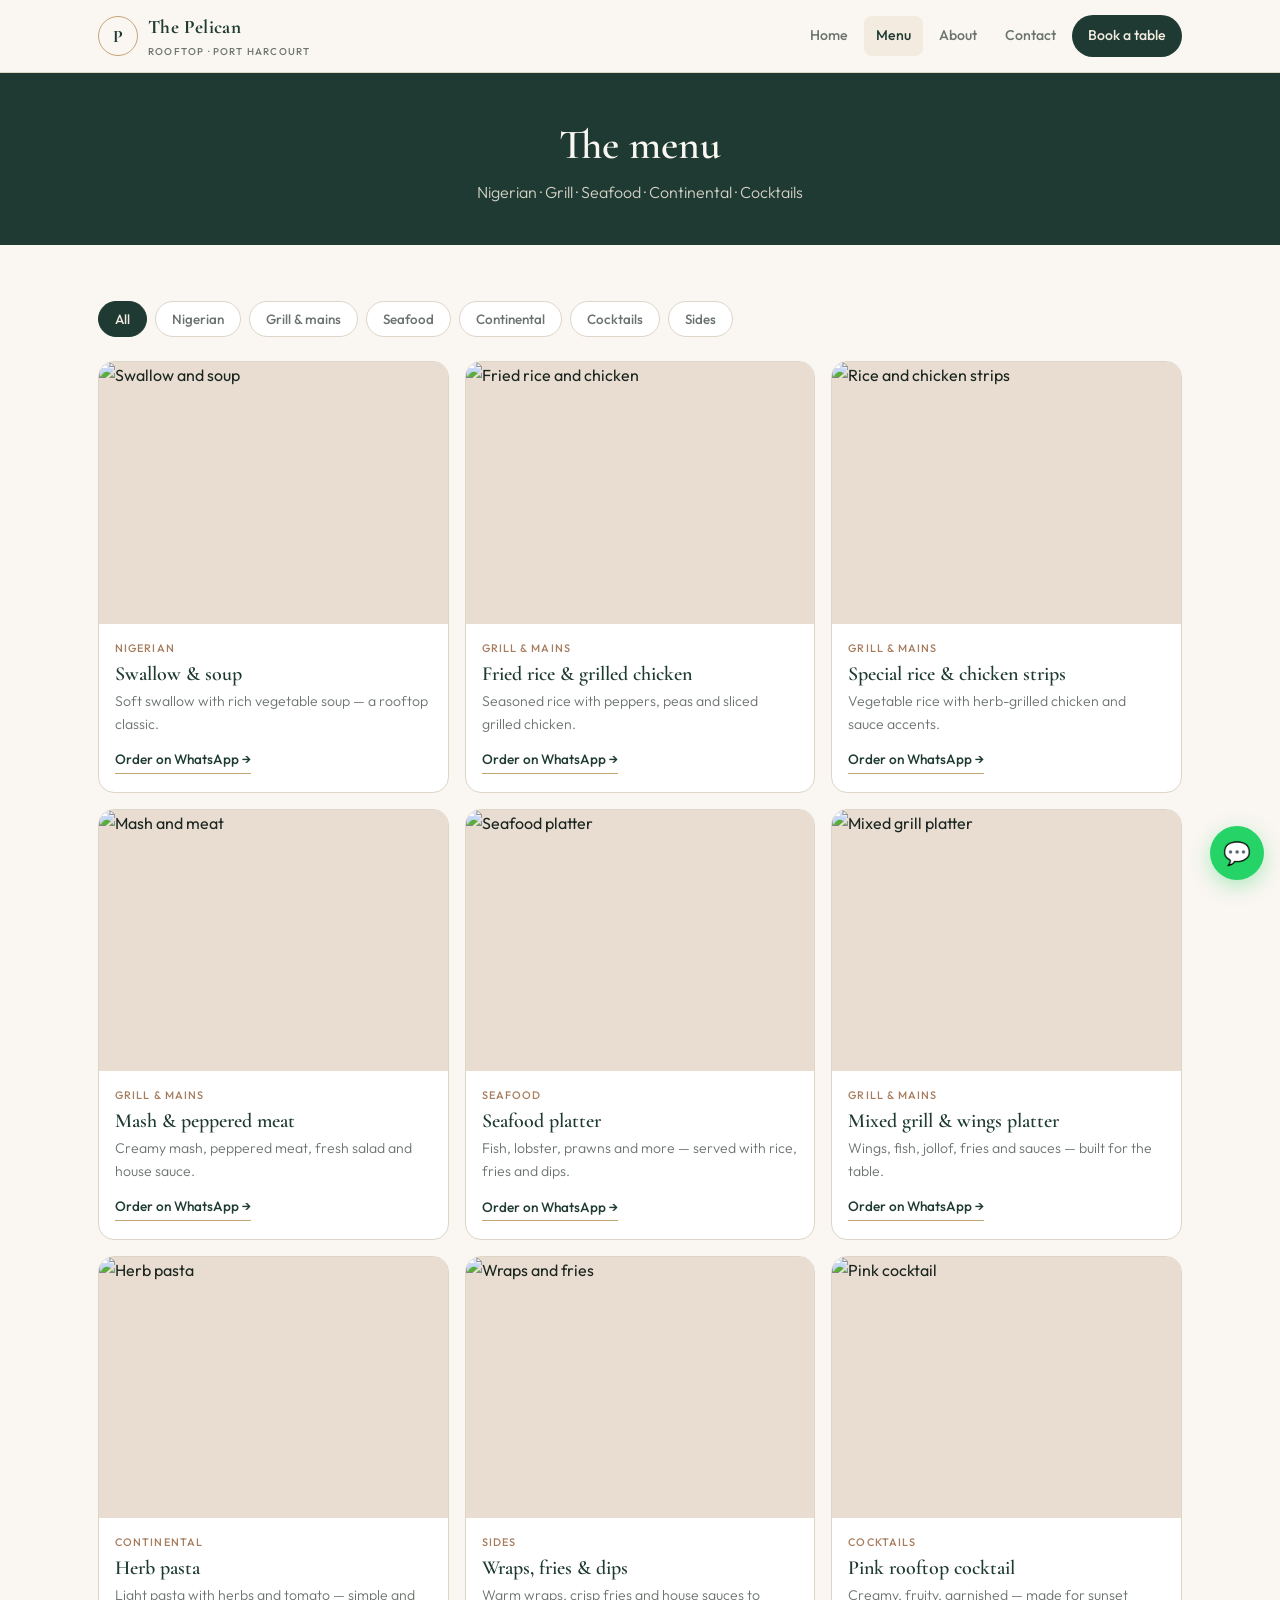
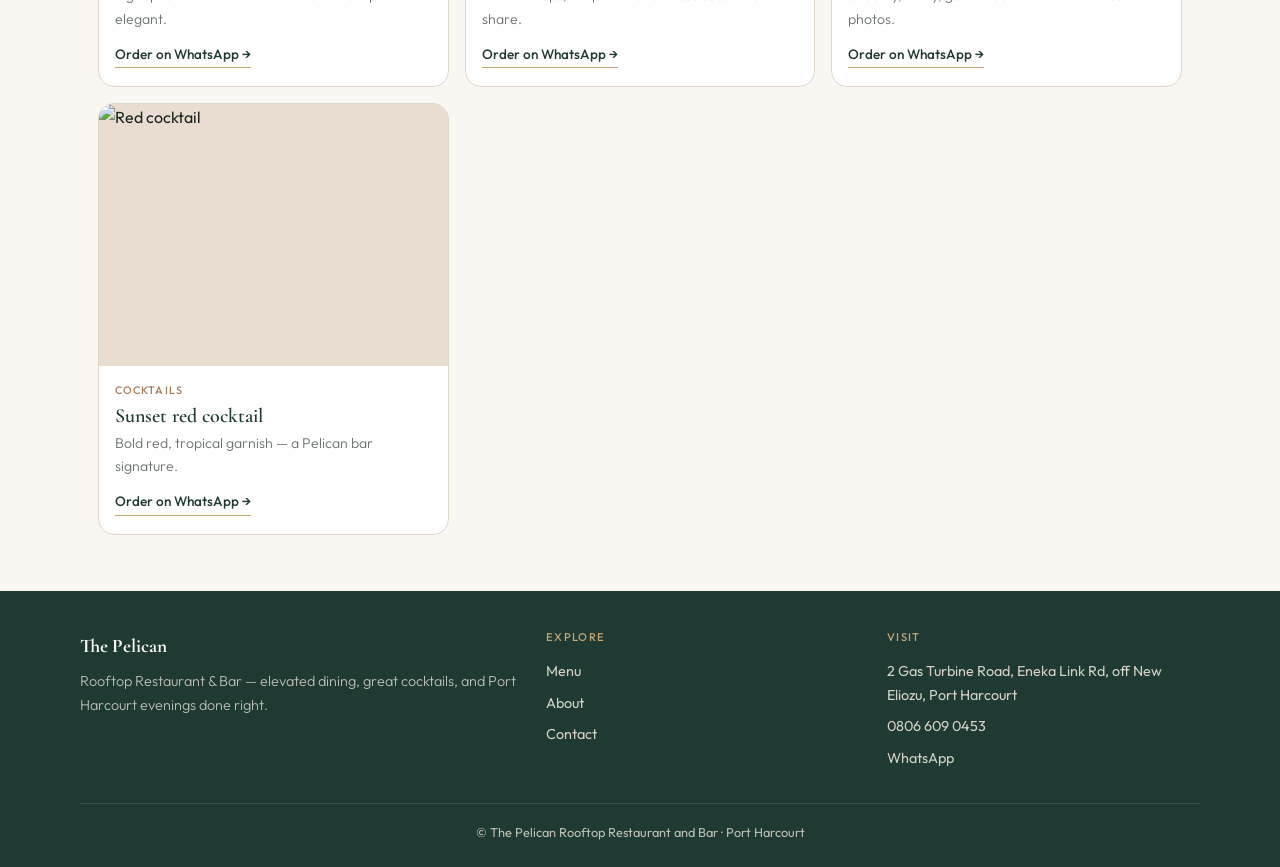
==== menu.html @ 72df658b "Add files via upload" ====
<!DOCTYPE html>
<html lang="en">
<head>
  <meta charset="UTF-8">
  <meta name="viewport" content="width=device-width, initial-scale=1.0">
  <title>Menu — The Pelican Rooftop</title>
  <link rel="stylesheet" href="styles.css">
</head>
<body>
<header class="header">
  <div class="nav">
    <a href="index.html" class="logo">
      <div class="logo-mark">P</div>
      <div class="logo-text">The Pelican<small>Rooftop · Port Harcourt</small></div>
    </a>
    <nav class="nav-links"><a href="index.html" class="">Home</a><a href="menu.html" class="active">Menu</a><a href="about.html" class="">About</a><a href="contact.html" class="">Contact</a><a class="nav-cta" href="https://wa.me/2348066090453?text=Hi%2C%20I%20want%20to%20book%20a%20table%20at%20The%20Pelican" target="_blank" rel="noopener">Book a table</a></nav>
    <button class="hamburger" id="menuBtn" type="button" aria-label="Menu"><span></span><span></span><span></span></button>
  </div>
  <div class="mobile-menu" id="mobileMenu"><a href="index.html">Home</a><a href="menu.html">Menu</a><a href="about.html">About</a><a href="contact.html">Contact</a><a href="https://wa.me/2348066090453?text=Hi%2C%20I%20want%20to%20book%20a%20table%20at%20The%20Pelican" target="_blank" rel="noopener">Book a table</a></div>
</header>
<div class="page-hero">
  <h1>The menu</h1>
  <p>Nigerian · Grill · Seafood · Continental · Cocktails</p>
</div>
<section class="section">
  <div class="cat-bar" id="catBar">
    <button type="button" class="cat-pill active" data-cat="all">All</button>
    <button type="button" class="cat-pill" data-cat="nigerian">Nigerian</button>
    <button type="button" class="cat-pill" data-cat="grill">Grill &amp; mains</button>
    <button type="button" class="cat-pill" data-cat="seafood">Seafood</button>
    <button type="button" class="cat-pill" data-cat="continental">Continental</button>
    <button type="button" class="cat-pill" data-cat="cocktails">Cocktails</button>
    <button type="button" class="cat-pill" data-cat="sides">Sides</button>
  </div>
  <div class="menu-grid" id="menuGrid">
    <article class="menu-card" data-cat="nigerian" id="nigerian">
      <div class="img"><img src="images/swallow.jpg" alt="Swallow and soup"></div>
      <div class="body"><div class="tag">Nigerian</div><h3>Swallow &amp; soup</h3><p>Soft swallow with rich vegetable soup — a rooftop classic.</p>
      <a class="order" href="https://wa.me/2348066090453?text=Hi%2C%20I%20want%20to%20order%20Swallow%20and%20soup%20from%20The%20Pelican" target="_blank" rel="noopener">Order on WhatsApp →</a></div>
    </article>
    <article class="menu-card" data-cat="grill">
      <div class="img"><img src="images/fried-rice-chicken.webp" alt="Fried rice and chicken"></div>
      <div class="body"><div class="tag">Grill &amp; mains</div><h3>Fried rice &amp; grilled chicken</h3><p>Seasoned rice with peppers, peas and sliced grilled chicken.</p>
      <a class="order" href="https://wa.me/2348066090453?text=Hi%2C%20I%20want%20to%20order%20Fried%20rice%20and%20grilled%20chicken" target="_blank" rel="noopener">Order on WhatsApp →</a></div>
    </article>
    <article class="menu-card" data-cat="grill">
      <div class="img"><img src="images/rice-grilled.webp" alt="Rice and chicken strips"></div>
      <div class="body"><div class="tag">Grill &amp; mains</div><h3>Special rice &amp; chicken strips</h3><p>Vegetable rice with herb-grilled chicken and sauce accents.</p>
      <a class="order" href="https://wa.me/2348066090453?text=Hi%2C%20I%20want%20to%20order%20Special%20rice%20and%20chicken" target="_blank" rel="noopener">Order on WhatsApp →</a></div>
    </article>
    <article class="menu-card" data-cat="grill">
      <div class="img"><img src="images/mash-meat.webp" alt="Mash and meat"></div>
      <div class="body"><div class="tag">Grill &amp; mains</div><h3>Mash &amp; peppered meat</h3><p>Creamy mash, peppered meat, fresh salad and house sauce.</p>
      <a class="order" href="https://wa.me/2348066090453?text=Hi%2C%20I%20want%20to%20order%20Mash%20and%20peppered%20meat" target="_blank" rel="noopener">Order on WhatsApp →</a></div>
    </article>
    <article class="menu-card" data-cat="seafood" id="seafood">
      <div class="img"><img src="images/seafood.webp" alt="Seafood platter"></div>
      <div class="body"><div class="tag">Seafood</div><h3>Seafood platter</h3><p>Fish, lobster, prawns and more — served with rice, fries and dips.</p>
      <a class="order" href="https://wa.me/2348066090453?text=Hi%2C%20I%20want%20to%20order%20Seafood%20platter" target="_blank" rel="noopener">Order on WhatsApp →</a></div>
    </article>
    <article class="menu-card" data-cat="grill">
      <div class="img"><img src="images/platter.webp" alt="Mixed grill platter"></div>
      <div class="body"><div class="tag">Grill &amp; mains</div><h3>Mixed grill &amp; wings platter</h3><p>Wings, fish, jollof, fries and sauces — built for the table.</p>
      <a class="order" href="https://wa.me/2348066090453?text=Hi%2C%20I%20want%20to%20order%20Mixed%20grill%20platter" target="_blank" rel="noopener">Order on WhatsApp →</a></div>
    </article>
    <article class="menu-card" data-cat="continental" id="continental">
      <div class="img"><img src="images/pasta.jpg" alt="Herb pasta"></div>
      <div class="body"><div class="tag">Continental</div><h3>Herb pasta</h3><p>Light pasta with herbs and tomato — simple and elegant.</p>
      <a class="order" href="https://wa.me/2348066090453?text=Hi%2C%20I%20want%20to%20order%20Herb%20pasta" target="_blank" rel="noopener">Order on WhatsApp →</a></div>
    </article>
    <article class="menu-card" data-cat="sides" id="sides">
      <div class="img"><img src="images/wraps.jpg" alt="Wraps and fries"></div>
      <div class="body"><div class="tag">Sides</div><h3>Wraps, fries &amp; dips</h3><p>Warm wraps, crisp fries and house sauces to share.</p>
      <a class="order" href="https://wa.me/2348066090453?text=Hi%2C%20I%20want%20to%20order%20Wraps%20and%20fries" target="_blank" rel="noopener">Order on WhatsApp →</a></div>
    </article>
    <article class="menu-card" data-cat="cocktails" id="cocktails">
      <div class="img"><img src="images/pink-cocktail.jpg" alt="Pink cocktail"></div>
      <div class="body"><div class="tag">Cocktails</div><h3>Pink rooftop cocktail</h3><p>Creamy, fruity, garnished — made for sunset photos.</p>
      <a class="order" href="https://wa.me/2348066090453?text=Hi%2C%20I%20want%20to%20order%20Pink%20rooftop%20cocktail" target="_blank" rel="noopener">Order on WhatsApp →</a></div>
    </article>
    <article class="menu-card" data-cat="cocktails">
      <div class="img"><img src="images/red-cocktail.webp" alt="Red cocktail"></div>
      <div class="body"><div class="tag">Cocktails</div><h3>Sunset red cocktail</h3><p>Bold red, tropical garnish — a Pelican bar signature.</p>
      <a class="order" href="https://wa.me/2348066090453?text=Hi%2C%20I%20want%20to%20order%20Sunset%20red%20cocktail" target="_blank" rel="noopener">Order on WhatsApp →</a></div>
    </article>
  </div>
</section>
<footer class="footer">
  <div class="footer-inner">
    <div>
      <strong>The Pelican</strong>
      <p>Rooftop Restaurant &amp; Bar — elevated dining, great cocktails, and Port Harcourt evenings done right.</p>
    </div>
    <div>
      <h4>Explore</h4>
      <a href="menu.html">Menu</a>
      <a href="about.html">About</a>
      <a href="contact.html">Contact</a>
    </div>
    <div>
      <h4>Visit</h4>
      <a href="#">2 Gas Turbine Road, Eneka Link Rd, off New Eliozu, Port Harcourt</a>
      <a href="tel:+2348066090453">0806 609 0453</a>
      <a href="https://wa.me/2348066090453" target="_blank" rel="noopener">WhatsApp</a>
    </div>
  </div>
  <div class="footer-bottom">© The Pelican Rooftop Restaurant and Bar · Port Harcourt</div>
</footer>
<a class="wa-float" href="https://wa.me/2348066090453?text=Hi%2C%20I%27d%20like%20to%20order%20or%20book%20at%20The%20Pelican" target="_blank" rel="noopener" aria-label="WhatsApp">💬</a>
<script src="script.js"></script>
<script>
document.addEventListener("DOMContentLoaded", function () {
  var b = document.getElementById("menuBtn");
  var m = document.getElementById("mobileMenu");
  if (!b || !m) return;
  b.onclick = function (e) {
    e.preventDefault(); e.stopPropagation();
    b.classList.toggle("open"); m.classList.toggle("open");
  };
  m.querySelectorAll("a").forEach(function (a) {
    a.onclick = function () { b.classList.remove("open"); m.classList.remove("open"); };
  });
});
</script>
<script>
document.addEventListener("DOMContentLoaded", function () {
  var pills = document.querySelectorAll(".cat-pill");
  var cards = document.querySelectorAll(".menu-card");
  pills.forEach(function (p) {
    p.onclick = function () {
      pills.forEach(function (x) { x.classList.remove("active"); });
      p.classList.add("active");
      var cat = p.getAttribute("data-cat");
      cards.forEach(function (c) {
        if (cat === "all" || c.getAttribute("data-cat") === cat) c.classList.remove("hidden");
        else c.classList.add("hidden");
      });
    };
  });
  if (location.hash) {
    var id = location.hash.slice(1);
    var btn = document.querySelector('.cat-pill[data-cat="' + id + '"]');
    if (btn) btn.click();
  }
});
</script>
</body>
</html>
---- styles.css ----
@import url('https://fonts.googleapis.com/css2?family=Cormorant+Garamond:ital,wght@0,500;0,600;0,700;1,500&family=Outfit:wght@300;400;500;600&display=swap');

:root {
  --deep: #1e3a32;
  --deep-soft: #2a4a40;
  --sage: #4a6b5e;
  --sand: #f3ebe0;
  --sand-dark: #e8ddd0;
  --cream: #faf6f1;
  --gold: #c4a574;
  --gold-soft: #d4bc94;
  --terracotta: #a67c5d;
  --ink: #1a2420;
  --muted: #6b736e;
  --white: #fff;
  --line: #ddd5c8;
}

* { margin: 0; padding: 0; box-sizing: border-box; }
html { scroll-behavior: smooth; }
body {
  font-family: Outfit, system-ui, sans-serif;
  font-weight: 400;
  color: var(--ink);
  background: var(--cream);
  line-height: 1.65;
}
img { max-width: 100%; display: block; }
a { text-decoration: none; color: inherit; }
h1, h2, h3, h4 {
  font-family: 'Cormorant Garamond', Georgia, serif;
  font-weight: 600;
  line-height: 1.2;
}

/* Header */
.header {
  position: sticky; top: 0; z-index: 100;
  background: rgba(250, 246, 241, 0.92);
  backdrop-filter: blur(14px);
  border-bottom: 1px solid var(--line);
}
.nav {
  max-width: 1120px; margin: 0 auto;
  padding: 12px 18px;
  display: flex; align-items: center; justify-content: space-between; gap: 12px;
}
.logo {
  display: flex; align-items: center; gap: 10px;
}
.logo-mark {
  width: 40px; height: 40px; border-radius: 50%;
  border: 1.5px solid var(--gold);
  display: flex; align-items: center; justify-content: center;
  font-family: 'Cormorant Garamond', serif;
  font-size: 1.1rem; color: var(--deep); font-weight: 700;
}
.logo-text {
  font-family: 'Cormorant Garamond', serif;
  font-size: 1.2rem; font-weight: 700; color: var(--deep);
  letter-spacing: 0.02em;
}
.logo-text small {
  display: block;
  font-family: Outfit, sans-serif;
  font-size: 0.62rem; font-weight: 500;
  color: var(--muted); letter-spacing: 0.12em; text-transform: uppercase;
}

.nav-links { display: flex; align-items: center; gap: 4px; }
.nav-links a {
  padding: 8px 12px; border-radius: 8px;
  font-size: 0.88rem; font-weight: 500; color: var(--muted);
}
.nav-links a:hover, .nav-links a.active { color: var(--deep); background: var(--sand); }
.nav-cta {
  background: var(--deep) !important; color: var(--sand) !important;
  padding: 9px 16px !important; border-radius: 999px !important;
}
.nav-cta:hover { background: var(--sage) !important; }

.hamburger {
  display: none; width: 44px; height: 44px;
  border: 1px solid var(--line); border-radius: 10px;
  background: var(--white); cursor: pointer;
  flex-direction: column; align-items: center; justify-content: center; gap: 5px;
}
.hamburger span {
  display: block; width: 18px; height: 2px;
  background: var(--deep); border-radius: 2px; transition: 0.25s;
}
.hamburger.open span:nth-child(1) { transform: translateY(7px) rotate(45deg); }
.hamburger.open span:nth-child(2) { opacity: 0; }
.hamburger.open span:nth-child(3) { transform: translateY(-7px) rotate(-45deg); }

.mobile-menu {
  display: none !important; flex-direction: column;
  background: var(--cream); border-top: 1px solid var(--line);
  padding: 8px 16px 16px;
}
.mobile-menu.open { display: flex !important; }
.mobile-menu a {
  padding: 14px 10px; font-weight: 500;
  border-bottom: 1px solid var(--line); color: var(--ink);
}
.mobile-menu a:last-child { border: none; color: var(--deep); }

@media (max-width: 820px) {
  .nav-links { display: none; }
  .hamburger { display: flex; }
}

/* Hero */
.hero {
  position: relative;
  min-height: 88vh;
  display: flex; align-items: flex-end;
  background: var(--deep);
  overflow: hidden;
}
.hero-bg {
  position: absolute; inset: 0;
  background:
    linear-gradient(160deg, rgba(30,58,50,0.75) 0%, rgba(30,58,50,0.55) 40%, rgba(26,36,32,0.85) 100%),
    url('images/platter.webp') center/cover no-repeat;
}
.hero-content {
  position: relative; z-index: 2;
  max-width: 1120px; margin: 0 auto;
  padding: 48px 18px 56px; width: 100%;
  color: var(--sand);
}
.hero-eyebrow {
  font-size: 0.72rem; font-weight: 500; letter-spacing: 0.18em;
  text-transform: uppercase; color: var(--gold-soft); margin-bottom: 14px;
}
.hero h1 {
  font-size: clamp(2.4rem, 7vw, 4rem);
  color: #faf6f1; max-width: 12ch; margin-bottom: 14px;
  font-weight: 600;
}
.hero h1 em { font-style: italic; color: var(--gold-soft); }
.hero .lead {
  font-size: 1.05rem; color: rgba(243,235,224,0.88);
  max-width: 38ch; margin-bottom: 28px; font-weight: 300;
}
.hero-meta {
  display: flex; flex-wrap: wrap; gap: 10px; margin-bottom: 28px;
}
.chip {
  font-size: 0.78rem; padding: 7px 14px; border-radius: 999px;
  border: 1px solid rgba(196,165,116,0.4); color: var(--gold-soft);
  background: rgba(255,255,255,0.06);
}
.hero-actions { display: flex; flex-wrap: wrap; gap: 10px; }

.btn {
  display: inline-flex; align-items: center; justify-content: center; gap: 6px;
  padding: 13px 22px; border-radius: 999px;
  font-size: 0.9rem; font-weight: 500; border: none; cursor: pointer;
  font-family: inherit; transition: 0.2s;
}
.btn-gold { background: var(--gold); color: var(--deep); }
.btn-gold:hover { background: var(--gold-soft); }
.btn-ghost {
  background: transparent; color: var(--sand);
  border: 1.5px solid rgba(243,235,224,0.35);
}
.btn-ghost:hover { background: rgba(255,255,255,0.08); }
.btn-deep { background: var(--deep); color: var(--sand); }
.btn-deep:hover { background: var(--sage); }
.btn-wa { background: #128c7e; color: #fff; }
.btn-wa:hover { background: #0e6f64; }

/* Sections */
.section { max-width: 1120px; margin: 0 auto; padding: 56px 18px; }
.section-label {
  font-size: 0.72rem; font-weight: 500; letter-spacing: 0.16em;
  text-transform: uppercase; color: var(--terracotta); margin-bottom: 8px;
}
.section h2 {
  font-size: clamp(1.7rem, 4vw, 2.4rem); color: var(--deep); margin-bottom: 10px;
}
.section .sub { color: var(--muted); max-width: 48ch; margin-bottom: 28px; font-weight: 300; }

/* Feature strip */
.feature-strip {
  display: grid; gap: 1px; background: var(--line);
  border: 1px solid var(--line); border-radius: 16px; overflow: hidden;
  margin-top: -40px; position: relative; z-index: 5;
  max-width: 1120px; margin-left: auto; margin-right: auto;
  box-shadow: 0 20px 50px rgba(30,58,50,0.08);
}
@media (min-width: 700px) { .feature-strip { grid-template-columns: repeat(3, 1fr); } }
.feature-item {
  background: var(--white); padding: 24px 20px; text-align: center;
}
.feature-item .ico { font-size: 1.4rem; margin-bottom: 8px; }
.feature-item h3 {
  font-family: Outfit, sans-serif; font-size: 0.95rem; font-weight: 600;
  color: var(--deep); margin-bottom: 4px;
}
.feature-item p { font-size: 0.85rem; color: var(--muted); font-weight: 300; }

/* Gallery mosaic */
.mosaic {
  display: grid; gap: 12px;
  grid-template-columns: 1fr 1fr;
}
@media (min-width: 800px) {
  .mosaic { grid-template-columns: 1.2fr 1fr 1fr; grid-template-rows: 200px 200px; }
  .mosaic .tall { grid-row: span 2; }
  .mosaic .wide { grid-column: span 2; }
}
.mosaic figure {
  border-radius: 14px; overflow: hidden; position: relative;
  min-height: 160px; background: var(--sand-dark);
}
.mosaic img { width: 100%; height: 100%; object-fit: cover; }
.mosaic figcaption {
  position: absolute; left: 0; right: 0; bottom: 0;
  padding: 12px 14px;
  background: linear-gradient(transparent, rgba(26,36,32,0.75));
  color: var(--sand); font-size: 0.85rem; font-weight: 500;
}

/* Category pills */
.cat-bar {
  display: flex; flex-wrap: wrap; gap: 8px; margin-bottom: 24px;
}
.cat-pill {
  padding: 9px 16px; border-radius: 999px; font-size: 0.84rem; font-weight: 500;
  border: 1px solid var(--line); background: var(--white); color: var(--muted);
  cursor: pointer; font-family: inherit; transition: 0.2s;
}
.cat-pill:hover, .cat-pill.active {
  background: var(--deep); color: var(--sand); border-color: var(--deep);
}

/* Menu grid */
.menu-grid {
  display: grid; gap: 16px;
  grid-template-columns: 1fr;
}
@media (min-width: 640px) { .menu-grid { grid-template-columns: 1fr 1fr; } }
@media (min-width: 960px) { .menu-grid { grid-template-columns: 1fr 1fr 1fr; } }

.menu-card {
  background: var(--white); border-radius: 16px; overflow: hidden;
  border: 1px solid var(--line);
  transition: 0.25s;
}
.menu-card:hover {
  box-shadow: 0 12px 32px rgba(30,58,50,0.1);
  transform: translateY(-3px);
}
.menu-card .img {
  aspect-ratio: 4/3; overflow: hidden; background: var(--sand-dark);
}
.menu-card .img img { width: 100%; height: 100%; object-fit: cover; }
.menu-card .body { padding: 16px 16px 18px; }
.menu-card .tag {
  font-size: 0.68rem; letter-spacing: 0.1em; text-transform: uppercase;
  color: var(--terracotta); font-weight: 500; margin-bottom: 4px;
}
.menu-card h3 {
  font-size: 1.25rem; color: var(--deep); margin-bottom: 4px;
}
.menu-card p { font-size: 0.88rem; color: var(--muted); font-weight: 300; }
.menu-card .order {
  display: inline-flex; margin-top: 12px; font-size: 0.85rem;
  font-weight: 500; color: var(--deep); border-bottom: 1px solid var(--gold);
  padding-bottom: 2px;
}

/* CTA band */
.cta-band {
  margin: 0 18px 56px;
  max-width: 1120px; margin-left: auto; margin-right: auto;
  background: linear-gradient(135deg, var(--deep) 0%, var(--deep-soft) 100%);
  border-radius: 20px; padding: 40px 24px; text-align: center; color: var(--sand);
}
.cta-band h2 { color: #faf6f1; margin-bottom: 8px; }
.cta-band p { opacity: 0.88; margin-bottom: 20px; font-weight: 300; max-width: 40ch; margin-left: auto; margin-right: auto; }
.cta-band .btns { display: flex; flex-wrap: wrap; gap: 10px; justify-content: center; }

/* Page hero */
.page-hero {
  background: var(--deep); color: var(--sand);
  padding: 48px 18px 40px; text-align: center;
}
.page-hero h1 { color: #faf6f1; font-size: clamp(1.8rem, 4vw, 2.6rem); }
.page-hero p { margin-top: 8px; opacity: 0.85; font-weight: 300; }

/* Contact */
.contact-grid {
  display: grid; gap: 16px;
}
@media (min-width: 700px) { .contact-grid { grid-template-columns: 1fr 1fr; } }
.contact-card {
  background: var(--white); border: 1px solid var(--line);
  border-radius: 16px; padding: 24px;
}
.contact-card h2 {
  font-size: 1.35rem; color: var(--deep); margin-bottom: 14px;
}
.info-row { padding: 12px 0; border-bottom: 1px solid var(--line); }
.info-row:last-of-type { border-bottom: none; }
.info-row strong {
  display: block; font-size: 0.7rem; letter-spacing: 0.1em;
  text-transform: uppercase; color: var(--terracotta); margin-bottom: 4px; font-weight: 500;
}
.info-row a { color: var(--deep); font-weight: 500; }
.contact-actions { display: flex; flex-direction: column; gap: 10px; margin-top: 18px; }
.contact-actions .btn { width: 100%; }

/* Footer */
.footer {
  background: var(--deep); color: rgba(243,235,224,0.75);
  padding: 40px 18px 24px;
}
.footer-inner {
  max-width: 1120px; margin: 0 auto;
  display: grid; gap: 28px;
}
@media (min-width: 700px) { .footer-inner { grid-template-columns: 1.4fr 1fr 1fr; } }
.footer strong {
  color: #faf6f1; font-family: 'Cormorant Garamond', serif; font-size: 1.2rem;
}
.footer p { margin-top: 8px; font-size: 0.9rem; font-weight: 300; }
.footer h4 {
  font-family: Outfit, sans-serif; font-size: 0.7rem;
  letter-spacing: 0.12em; text-transform: uppercase;
  color: var(--gold); margin-bottom: 12px; font-weight: 500;
}
.footer a {
  color: rgba(243,235,224,0.85); display: block; padding: 4px 0; font-size: 0.9rem;
}
.footer a:hover { color: #fff; }
.footer-bottom {
  max-width: 1120px; margin: 28px auto 0; padding-top: 18px;
  border-top: 1px solid rgba(255,255,255,0.1);
  text-align: center; font-size: 0.8rem;
}

.wa-float {
  position: fixed; bottom: 20px; right: 16px; z-index: 90;
  width: 54px; height: 54px; border-radius: 50%;
  background: #25d366; color: #fff;
  display: flex; align-items: center; justify-content: center;
  font-size: 1.4rem; box-shadow: 0 6px 20px rgba(37,211,102,0.35);
}

.hidden { display: none !important; }
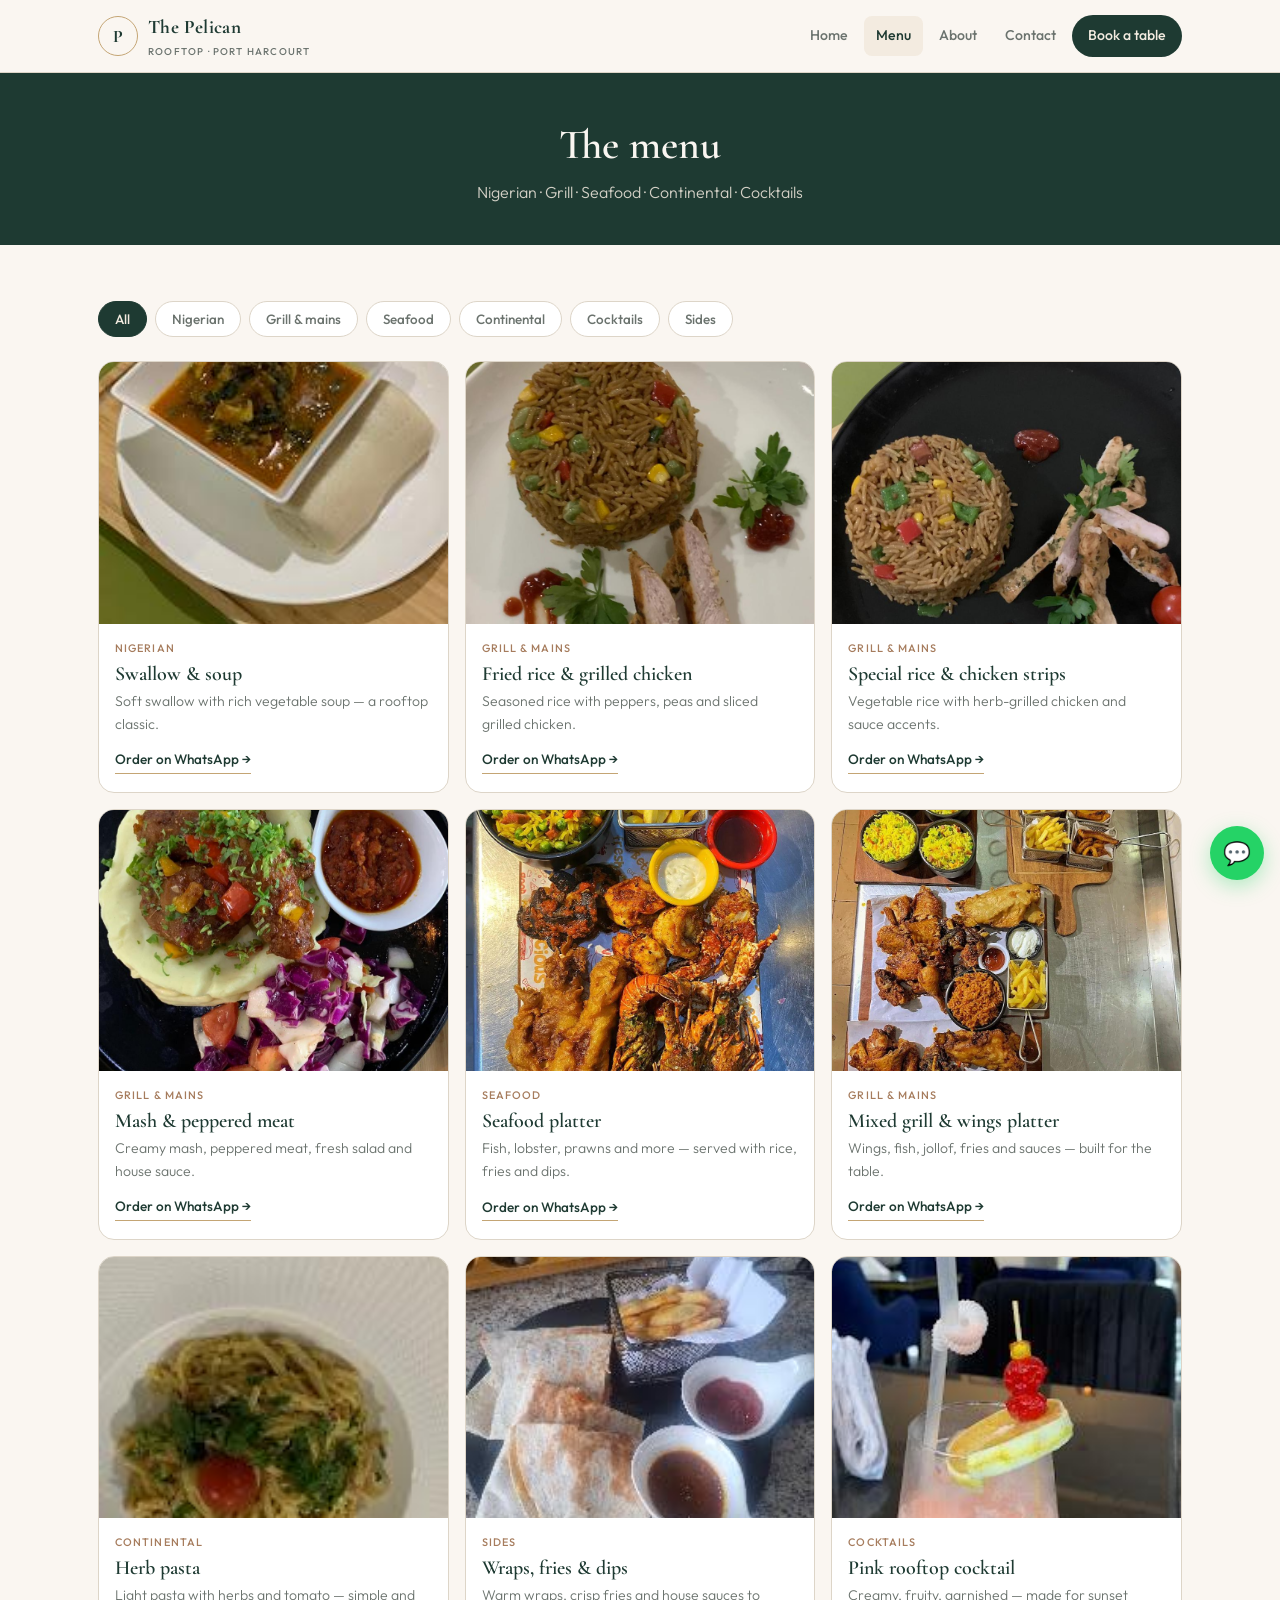
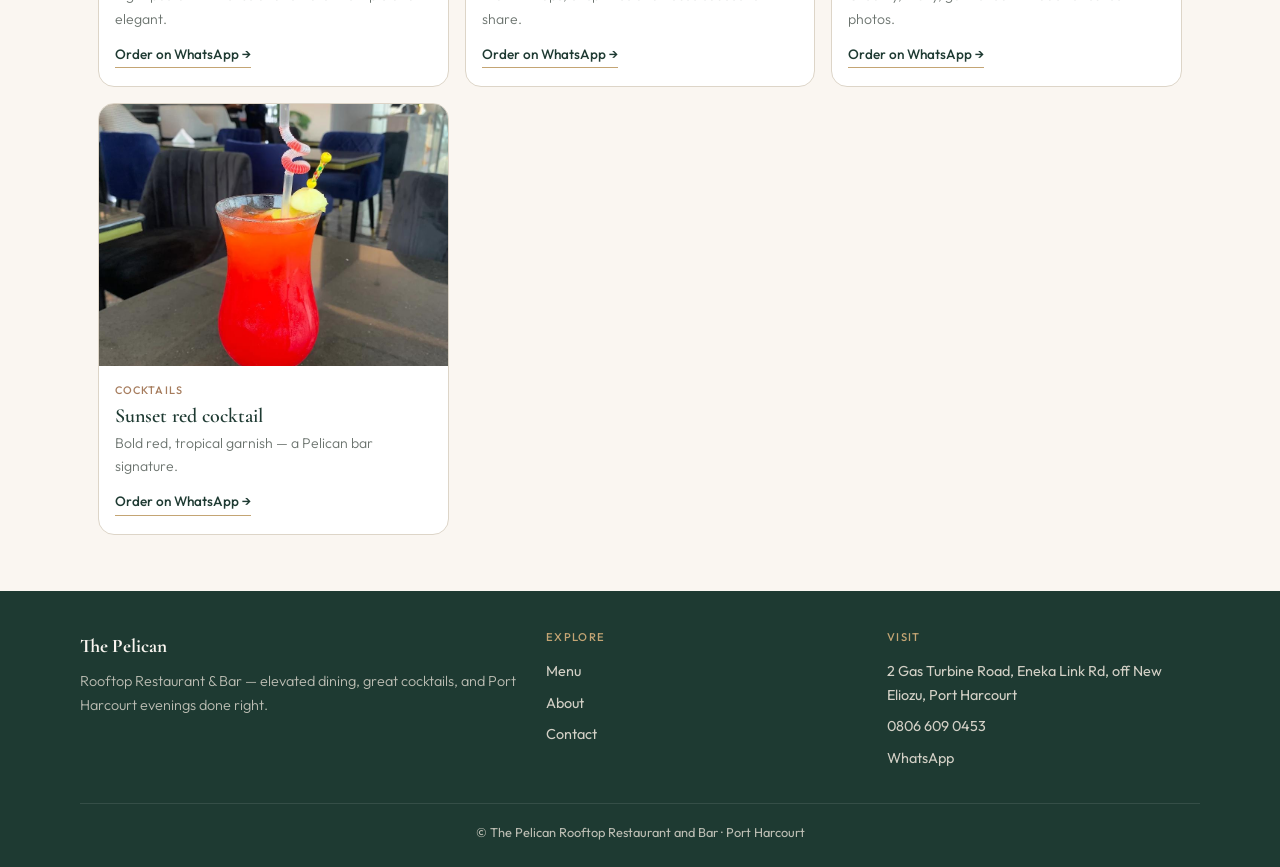
==== commit 9f4d7f7e: "Add files via upload" ====
--- a/menu.html
+++ b/menu.html
@@ -34,52 +34,52 @@
   </div>
   <div class="menu-grid" id="menuGrid">
     <article class="menu-card" data-cat="nigerian" id="nigerian">
-      <div class="img"><img src="images/swallow.jpg" alt="Swallow and soup"></div>
+      <div class="img"><img src="swallow.jpg" alt="Swallow and soup"></div>
       <div class="body"><div class="tag">Nigerian</div><h3>Swallow &amp; soup</h3><p>Soft swallow with rich vegetable soup — a rooftop classic.</p>
       <a class="order" href="https://wa.me/2348066090453?text=Hi%2C%20I%20want%20to%20order%20Swallow%20and%20soup%20from%20The%20Pelican" target="_blank" rel="noopener">Order on WhatsApp →</a></div>
     </article>
     <article class="menu-card" data-cat="grill">
-      <div class="img"><img src="images/fried-rice-chicken.webp" alt="Fried rice and chicken"></div>
+      <div class="img"><img src="fried-rice-chicken.webp" alt="Fried rice and chicken"></div>
       <div class="body"><div class="tag">Grill &amp; mains</div><h3>Fried rice &amp; grilled chicken</h3><p>Seasoned rice with peppers, peas and sliced grilled chicken.</p>
       <a class="order" href="https://wa.me/2348066090453?text=Hi%2C%20I%20want%20to%20order%20Fried%20rice%20and%20grilled%20chicken" target="_blank" rel="noopener">Order on WhatsApp →</a></div>
     </article>
     <article class="menu-card" data-cat="grill">
-      <div class="img"><img src="images/rice-grilled.webp" alt="Rice and chicken strips"></div>
+      <div class="img"><img src="rice-grilled.webp" alt="Rice and chicken strips"></div>
       <div class="body"><div class="tag">Grill &amp; mains</div><h3>Special rice &amp; chicken strips</h3><p>Vegetable rice with herb-grilled chicken and sauce accents.</p>
       <a class="order" href="https://wa.me/2348066090453?text=Hi%2C%20I%20want%20to%20order%20Special%20rice%20and%20chicken" target="_blank" rel="noopener">Order on WhatsApp →</a></div>
     </article>
     <article class="menu-card" data-cat="grill">
-      <div class="img"><img src="images/mash-meat.webp" alt="Mash and meat"></div>
+      <div class="img"><img src="mash-meat.webp" alt="Mash and meat"></div>
       <div class="body"><div class="tag">Grill &amp; mains</div><h3>Mash &amp; peppered meat</h3><p>Creamy mash, peppered meat, fresh salad and house sauce.</p>
       <a class="order" href="https://wa.me/2348066090453?text=Hi%2C%20I%20want%20to%20order%20Mash%20and%20peppered%20meat" target="_blank" rel="noopener">Order on WhatsApp →</a></div>
     </article>
     <article class="menu-card" data-cat="seafood" id="seafood">
-      <div class="img"><img src="images/seafood.webp" alt="Seafood platter"></div>
+      <div class="img"><img src="seafood.webp" alt="Seafood platter"></div>
       <div class="body"><div class="tag">Seafood</div><h3>Seafood platter</h3><p>Fish, lobster, prawns and more — served with rice, fries and dips.</p>
       <a class="order" href="https://wa.me/2348066090453?text=Hi%2C%20I%20want%20to%20order%20Seafood%20platter" target="_blank" rel="noopener">Order on WhatsApp →</a></div>
     </article>
     <article class="menu-card" data-cat="grill">
-      <div class="img"><img src="images/platter.webp" alt="Mixed grill platter"></div>
+      <div class="img"><img src="platter.webp" alt="Mixed grill platter"></div>
       <div class="body"><div class="tag">Grill &amp; mains</div><h3>Mixed grill &amp; wings platter</h3><p>Wings, fish, jollof, fries and sauces — built for the table.</p>
       <a class="order" href="https://wa.me/2348066090453?text=Hi%2C%20I%20want%20to%20order%20Mixed%20grill%20platter" target="_blank" rel="noopener">Order on WhatsApp →</a></div>
     </article>
     <article class="menu-card" data-cat="continental" id="continental">
-      <div class="img"><img src="images/pasta.jpg" alt="Herb pasta"></div>
+      <div class="img"><img src="pasta.jpg" alt="Herb pasta"></div>
       <div class="body"><div class="tag">Continental</div><h3>Herb pasta</h3><p>Light pasta with herbs and tomato — simple and elegant.</p>
       <a class="order" href="https://wa.me/2348066090453?text=Hi%2C%20I%20want%20to%20order%20Herb%20pasta" target="_blank" rel="noopener">Order on WhatsApp →</a></div>
     </article>
     <article class="menu-card" data-cat="sides" id="sides">
-      <div class="img"><img src="images/wraps.jpg" alt="Wraps and fries"></div>
+      <div class="img"><img src="wraps.jpg" alt="Wraps and fries"></div>
       <div class="body"><div class="tag">Sides</div><h3>Wraps, fries &amp; dips</h3><p>Warm wraps, crisp fries and house sauces to share.</p>
       <a class="order" href="https://wa.me/2348066090453?text=Hi%2C%20I%20want%20to%20order%20Wraps%20and%20fries" target="_blank" rel="noopener">Order on WhatsApp →</a></div>
     </article>
     <article class="menu-card" data-cat="cocktails" id="cocktails">
-      <div class="img"><img src="images/pink-cocktail.jpg" alt="Pink cocktail"></div>
+      <div class="img"><img src="pink-cocktail.jpg" alt="Pink cocktail"></div>
       <div class="body"><div class="tag">Cocktails</div><h3>Pink rooftop cocktail</h3><p>Creamy, fruity, garnished — made for sunset photos.</p>
       <a class="order" href="https://wa.me/2348066090453?text=Hi%2C%20I%20want%20to%20order%20Pink%20rooftop%20cocktail" target="_blank" rel="noopener">Order on WhatsApp →</a></div>
     </article>
     <article class="menu-card" data-cat="cocktails">
-      <div class="img"><img src="images/red-cocktail.webp" alt="Red cocktail"></div>
+      <div class="img"><img src="red-cocktail.webp" alt="Red cocktail"></div>
       <div class="body"><div class="tag">Cocktails</div><h3>Sunset red cocktail</h3><p>Bold red, tropical garnish — a Pelican bar signature.</p>
       <a class="order" href="https://wa.me/2348066090453?text=Hi%2C%20I%20want%20to%20order%20Sunset%20red%20cocktail" target="_blank" rel="noopener">Order on WhatsApp →</a></div>
     </article>
--- a/styles.css
+++ b/styles.css
@@ -122,7 +122,7 @@
   position: absolute; inset: 0;
   background:
     linear-gradient(160deg, rgba(30,58,50,0.75) 0%, rgba(30,58,50,0.55) 40%, rgba(26,36,32,0.85) 100%),
-    url('images/platter.webp') center/cover no-repeat;
+    url('platter.webp') center/cover no-repeat;
 }
 .hero-content {
   position: relative; z-index: 2;
